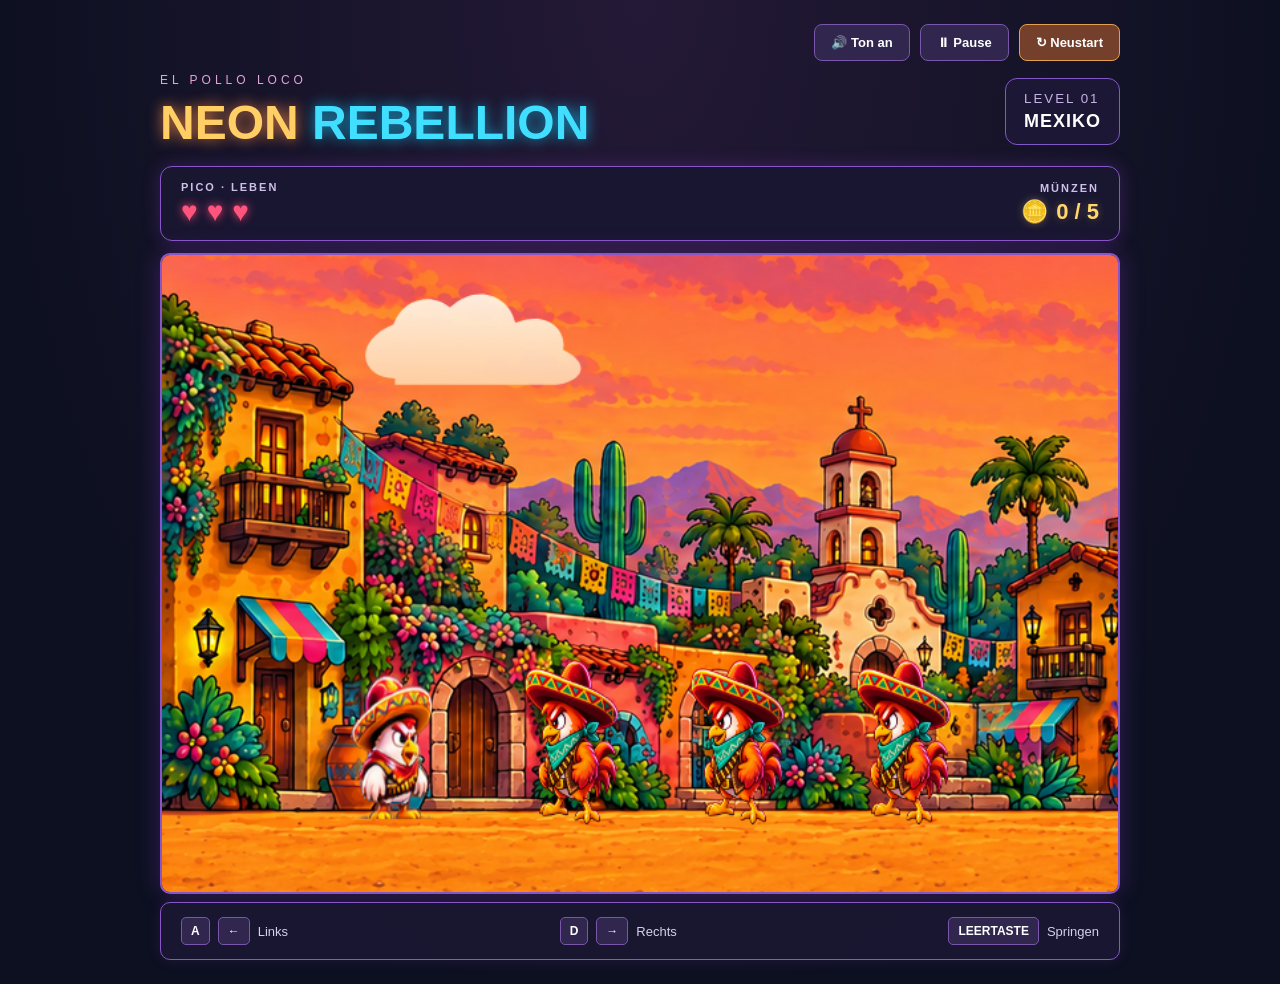
==== index.html @ 0c7ad203 "Premium Spielsteuerung mit Sound und Neustart" ====
<!doctype html>
<html lang="de">
    <head>
        <meta charset="UTF-8" />
        <meta name="viewport" content="width=device-width, initial-scale=1.0" />
        <title>El Pollo Loco - Neon Rebellion</title>
        <script src="models/keyboard.class.js"></script>
        <link rel="stylesheet" href="style.css" />
    </head>
    <body>
        <!-- Spielsteuerung -->
        <div class="game-actions">
            <button id="sound-btn" type="button">🔊 Ton an</button>

            <button id="pause-btn" type="button">⏸ Pause</button>

            <button id="restart-btn" type="button">↻ Neustart</button>
        </div>

        <header class="game-header">
            <div class="game-brand">
                <p class="game-kicker">EL POLLO LOCO</p>
                <h1 class="neon-title">NEON <span>REBELLION</span></h1>
            </div>

            <div class="level-badge">
                <small>LEVEL 01</small>
                <strong>MEXIKO</strong>
            </div>
        </header>

        <!-- =====================================
     PREMIUM HUD - LEBEN UND MUENZEN
===================================== -->

        <section class="game-hud">
            <!-- Lebensanzeige -->
            <div class="hud-lives">
                <span class="hud-label">PICO · LEBEN</span>

                <div class="hearts" aria-label="3 Leben">
                    <span>♥</span>
                    <span>♥</span>
                    <span>♥</span>
                </div>
            </div>

            <!-- Muenzanzeige -->
            <div class="hud-coins">
                <span class="hud-label">MÜNZEN</span>

                <div class="coin-counter">
                    <span>🪙</span>
                    <strong id="coin-count">0 / 5</strong>
                </div>
            </div>
        </section>

        <canvas id="canvas" width="720" height="480"></canvas>

        <!-- Steuerung unterhalb der Spielbox -->
        <nav class="game-controls" aria-label="Spielsteuerung">
            <div class="control-hint">
                <kbd>A</kbd>
                <kbd>←</kbd>
                <span>Links</span>
            </div>

            <div class="control-hint">
                <kbd>D</kbd>
                <kbd>→</kbd>
                <span>Rechts</span>
            </div>

            <div class="control-hint">
                <kbd>LEERTASTE</kbd>
                <span>Springen</span>
            </div>
        </nav>

        <script src="models/movable-object.class.js"></script>
        <script src="models/cloud.class.js"></script>
        <script src="models/background-object.class.js"></script>
        <script src="models/character.class.js"></script>
        <script src="models/chicken.class.js"></script>
        <script src="models/coin.class.js"></script>
        <script src="models/level.class.js"></script>
        <script src="levels/level1.js"></script>
        <script src="models/world.class.js"></script>
        <script src="script.js"></script>
    </body>
</html>
---- style.css ----
/* ========================================
   EL POLLO LOCO - NEON REBELLION
   PREMIUM LAYOUT 1.0
======================================== */

* {
    box-sizing: border-box;
}

/* ========================================
   GRUNDLAYOUT
======================================== */

body {
    display: flex;
    flex-direction: column;
    justify-content: center;
    align-items: center;

    min-height: 100vh;
    margin: 0;
    padding: 24px 12px;

    background: radial-gradient(ellipse at top, #241936 0%, #0c1020 75%);

    color: white;
    font-family: Arial, sans-serif;
}

/* ========================================
   NEON-UEBERSCHRIFT
======================================== */

.game-header {
    width: min(96vw, 960px);

    display: flex;
    justify-content: space-between;
    align-items: center;
    gap: 20px;

    margin: 0 auto 16px;
}

.game-kicker {
    margin: 0 0 8px;

    color: #e6a2dc;
    font-size: 12px;
    letter-spacing: 4px;
}

.neon-title {
    margin: 0;

    font-size: clamp(28px, 4vw, 48px);
    color: #ffce65;

    text-shadow: 0 0 14px #d97a40;
}

.neon-title span {
    color: #41dfff;
    text-shadow: 0 0 14px #169ec9;
}

/* ========================================
   LEVELANZEIGE
======================================== */

.level-badge {
    display: flex;
    flex-direction: column;
    gap: 5px;

    padding: 12px 18px;

    border: 1px solid #8257c6;
    border-radius: 12px;

    background: #1c1734;
    white-space: nowrap;
}

.level-badge small {
    color: #c6b4e6;
    letter-spacing: 2px;
}

.level-badge strong {
    font-size: 18px;
    letter-spacing: 1px;
}

/* ========================================
   PREMIUM HUD
======================================== */

.game-hud {
    width: min(96vw, 960px);

    display: flex;
    justify-content: space-between;
    align-items: center;
    gap: 20px;

    padding: 14px 20px;
    margin: 0 auto 12px;

    background: rgba(25, 22, 49, 0.96);
    border: 1px solid #8856c9;
    border-radius: 12px;

    box-shadow: 0 0 18px rgba(155, 69, 222, 0.25);
}

.hud-lives,
.hud-coins {
    display: flex;
    flex-direction: column;
    gap: 5px;
}

.hud-coins {
    align-items: flex-end;
    text-align: right;
}

.hud-label {
    display: block;

    color: #cfc0e7;
    font-size: 11px;
    font-weight: bold;
    letter-spacing: 2px;
}

/* Lebensanzeige */
.hearts {
    display: flex;
    gap: 9px;

    color: #ff547d;
    font-size: 28px;
    line-height: 1;

    text-shadow: 0 0 10px #ed4671;
}

/* Muenzanzeige */
.coin-counter {
    display: flex;
    justify-content: flex-end;
    align-items: center;
    gap: 8px;

    color: #ffd76e;
    font-size: 22px;

    text-shadow: 0 0 8px rgba(255, 214, 107, 0.3);
}

/* ========================================
   SPIELBOX
======================================== */

#canvas {
    display: block;

    width: min(96vw, 960px);
    height: auto;

    margin: 0 auto 8px;

    border: 2px solid #8856c9;
    border-radius: 10px;

    background-color: #101827;

    box-shadow: 0 0 24px rgba(149, 61, 220, 0.3);
}

/* ========================================
   RESPONSIVE DARSTELLUNG
======================================== */

@media (max-width: 600px) {
    .game-header {
        gap: 10px;
    }

    .game-kicker {
        font-size: 9px;
        letter-spacing: 2px;
    }

    .neon-title {
        font-size: clamp(20px, 5vw, 30px);
    }

    .level-badge {
        padding: 8px 10px;
    }

    .level-badge strong {
        font-size: 12px;
    }

    .game-hud {
        padding: 10px 12px;
    }

    .hud-label {
        font-size: 9px;
        letter-spacing: 1px;
    }

    .hearts {
        font-size: 22px;
        gap: 5px;
    }

    .coin-counter {
        font-size: 18px;
    }
}

/* ========================================
   PREMIUM BEDIENLEISTE
======================================== */

.game-controls {
    box-sizing: border-box;
    width: min(96vw, 960px);

    display: flex;
    justify-content: space-between;
    align-items: center;
    flex-wrap: wrap;
    gap: 16px;

    margin: 0 auto;
    padding: 14px 20px;

    background: rgba(25, 22, 49, 0.96);
    border: 1px solid #8856c9;
    border-radius: 10px;

    box-shadow: 0 0 15px rgba(155, 69, 222, 0.15);
}

.control-hint {
    display: flex;
    align-items: center;
    gap: 8px;

    color: #d6d0e8;
    font-size: 13px;
}

.control-hint kbd {
    display: inline-block;
    padding: 6px 9px;

    background: #30264e;
    border: 1px solid #7956aa;
    border-radius: 5px;

    color: white;
    font-family: inherit;
    font-size: 12px;
    font-weight: bold;
}

@media (max-width: 600px) {
    .game-controls {
        justify-content: center;
        gap: 12px;
        padding: 10px;
    }

    .control-hint {
        font-size: 11px;
    }

    /* ========================================
   PREMIUM SPIELSTEUERUNG
======================================== */

    .game-actions {
        width: min(96vw, 960px);
        display: flex;
        justify-content: flex-end;
        flex-wrap: wrap;
        gap: 10px;
        margin: 0 auto 12px;
    }

    .game-actions button {
        padding: 10px 16px;
        border: 1px solid #7956aa;
        border-radius: 8px;

        background: #30264e;
        color: #ffffff;

        font-family: inherit;
        font-size: 13px;
        font-weight: bold;

        cursor: pointer;
        transition:
            background 0.2s,
            transform 0.2s;
    }

    .game-actions button:hover {
        background: #49366f;
        transform: translateY(-2px);
    }

    .game-actions button:focus-visible {
        outline: 2px solid #41dfff;
        outline-offset: 3px;
    }

    #restart-btn {
        border-color: #b87b43;
        background: #573325;
    }

    #restart-btn:hover {
        background: #75462d;
    }

    @media (max-width: 480px) {
        .game-actions {
            justify-content: center;
        }

        .game-actions button {
            padding: 8px 10px;
            font-size: 11px;
        }
    }
}

/* ========================================
   PREMIUM BUTTONS - NEON REBELLION
======================================== */

.game-actions {
    width: min(96vw, 960px);
    display: flex;
    justify-content: flex-end;
    align-items: center;
    flex-wrap: wrap;
    gap: 10px;
    margin: 0 auto 12px;
}

.game-actions button {
    appearance: none;
    padding: 10px 16px;

    border: 1px solid #7956aa;
    border-radius: 8px;

    background: #30264e;
    color: #ffffff;

    font-family: inherit;
    font-size: 13px;
    font-weight: bold;

    cursor: pointer;
    transition:
        background 0.2s,
        transform 0.2s;
}

.game-actions button:hover {
    background: #49366f;
    transform: translateY(-2px);
}

.game-actions button:focus-visible {
    outline: 2px solid #41dfff;
    outline-offset: 3px;
}

#restart-btn {
    background: #75402b;
    border-color: #e4a052;
}

#restart-btn:hover {
    background: #955234;
}

@media (max-width: 480px) {
    .game-actions {
        justify-content: center;
    }

    .game-actions button {
        padding: 8px 10px;
        font-size: 11px;
    }
}
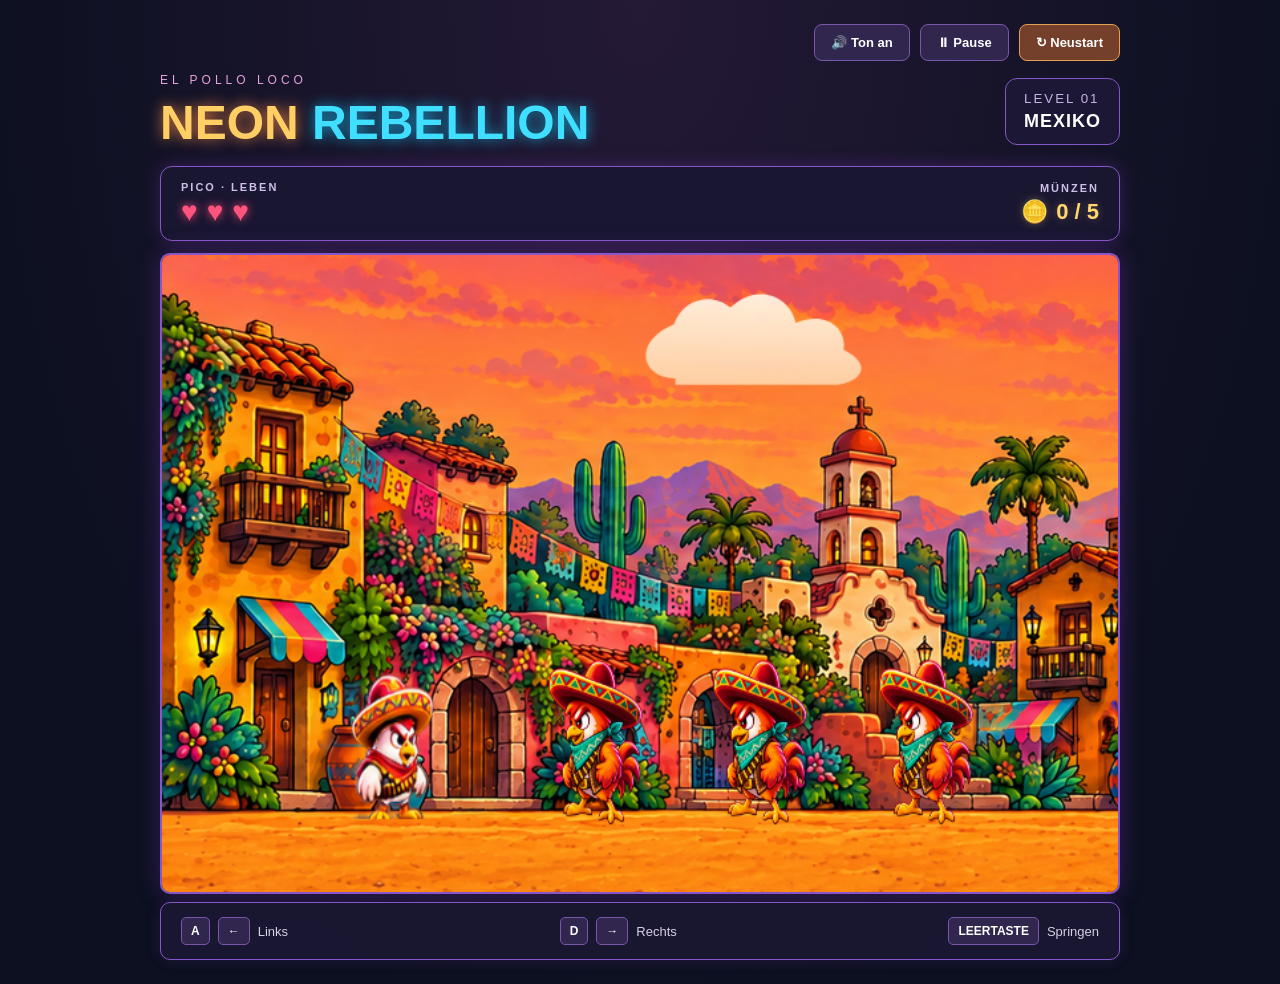
==== commit 0cecd572: "Pause-System mit pausierbarer Spielzeit integriert" ====
--- a/index.html
+++ b/index.html
@@ -5,6 +5,7 @@
         <meta name="viewport" content="width=device-width, initial-scale=1.0" />
         <title>El Pollo Loco - Neon Rebellion</title>
         <script src="models/keyboard.class.js"></script>
+        <script src="models/game-state.class.js"></script>
         <link rel="stylesheet" href="style.css" />
     </head>
     <body>
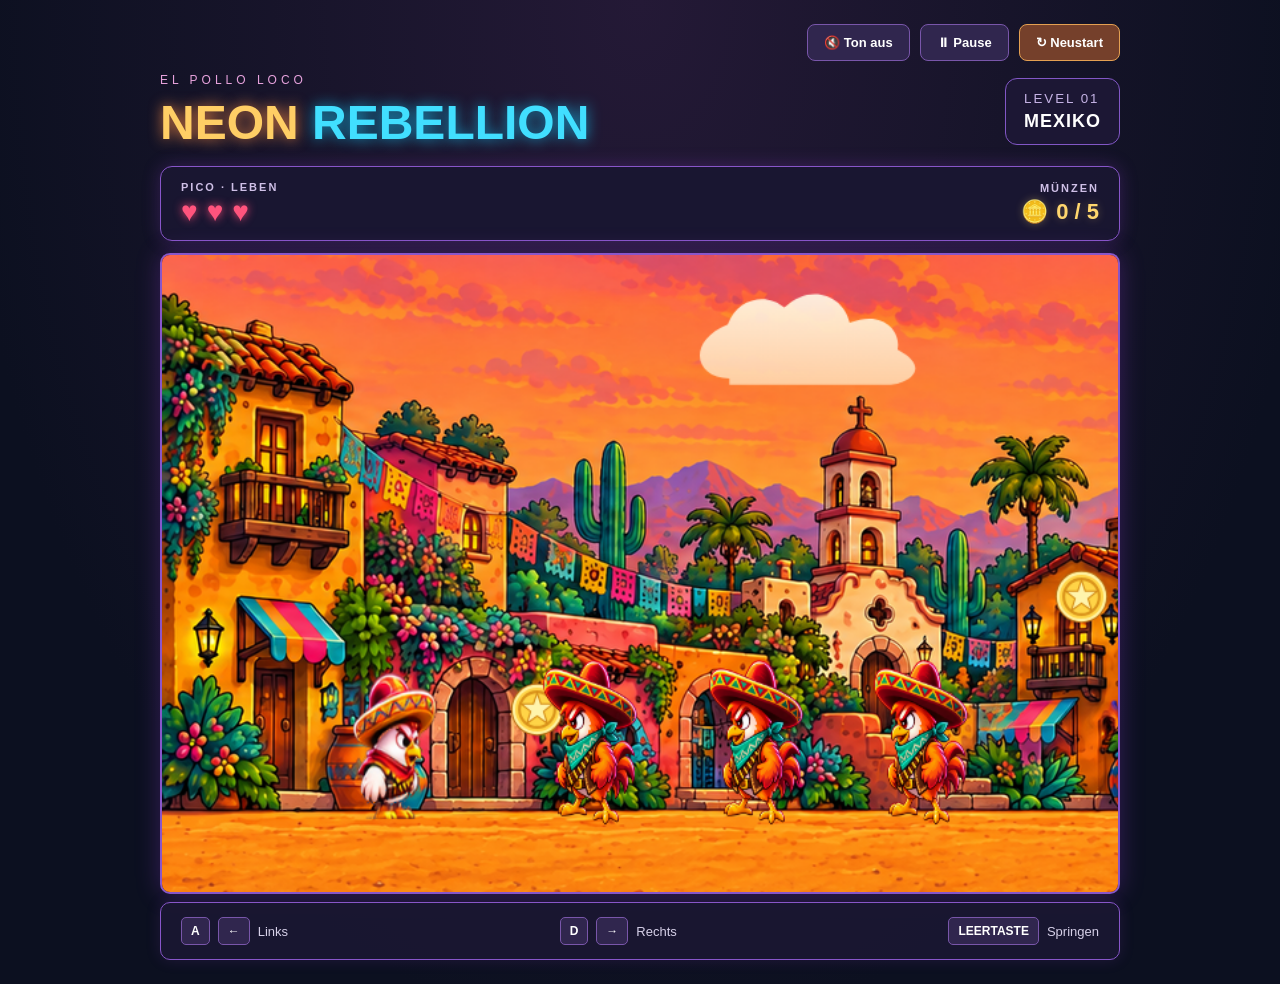
==== commit 9a1647e6: "Fiesta-Musik und Premium-Soundeffekte integriert" ====
--- a/index.html
+++ b/index.html
@@ -11,7 +11,7 @@
     <body>
         <!-- Spielsteuerung -->
         <div class="game-actions">
-            <button id="sound-btn" type="button">🔊 Ton an</button>
+            <button id="sound-btn" type="button">🔇 Ton aus</button>
 
             <button id="pause-btn" type="button">⏸ Pause</button>
 
@@ -88,6 +88,7 @@
         <script src="models/level.class.js"></script>
         <script src="levels/level1.js"></script>
         <script src="models/world.class.js"></script>
+        <script src="models/audio-manager.class.js"></script>
         <script src="script.js"></script>
     </body>
 </html>
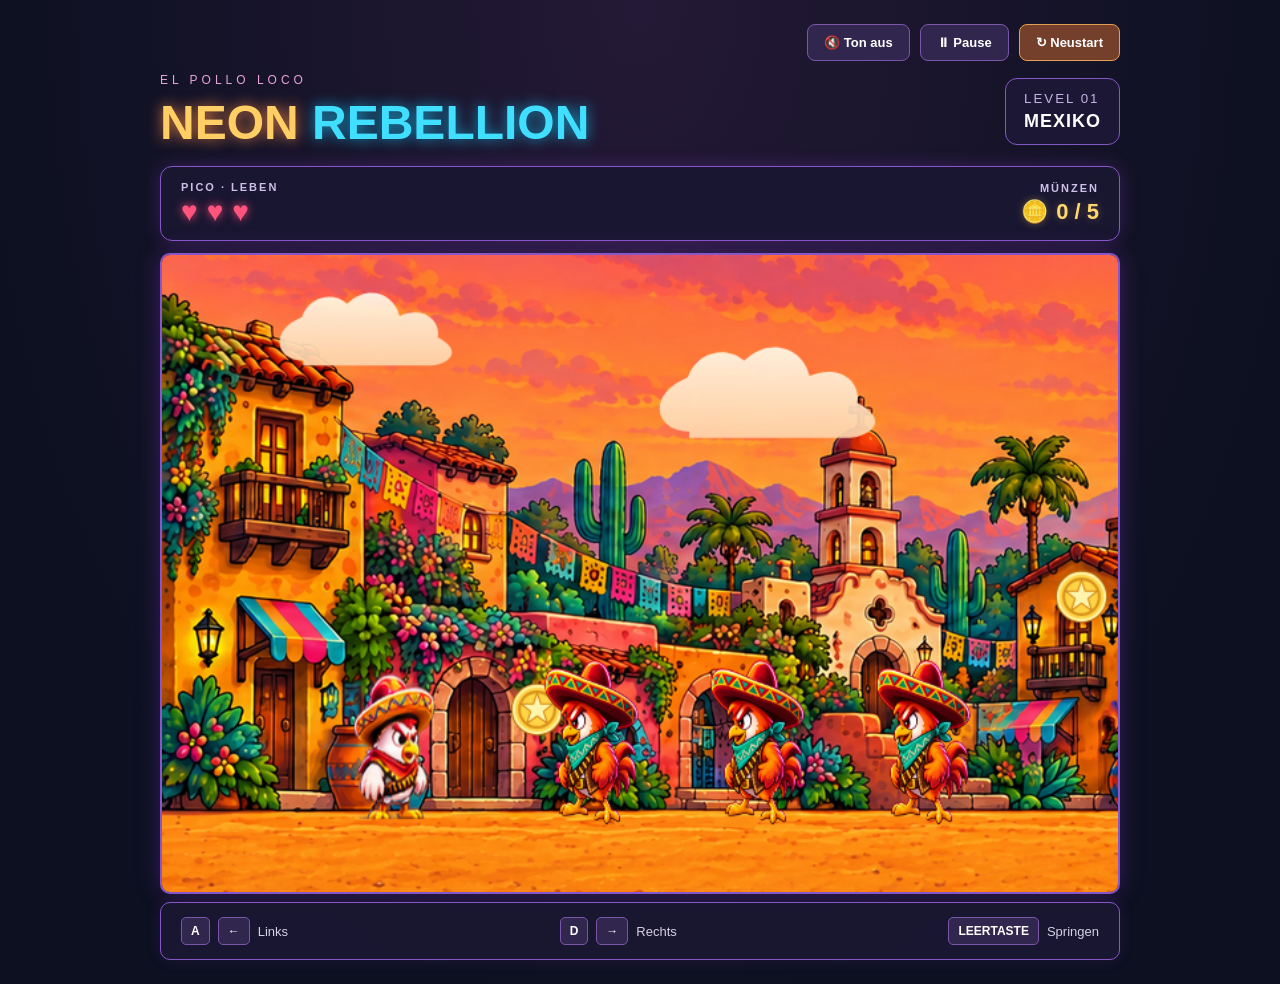
==== commit 19246ca2: "Neon-Kakteen mit OOP-Hinderniskollision integriert" ====
--- a/index.html
+++ b/index.html
@@ -85,6 +85,7 @@
         <script src="models/character.class.js"></script>
         <script src="models/chicken.class.js"></script>
         <script src="models/coin.class.js"></script>
+        <script src="models/obstacle.class.js"></script>
         <script src="models/level.class.js"></script>
         <script src="levels/level1.js"></script>
         <script src="models/world.class.js"></script>
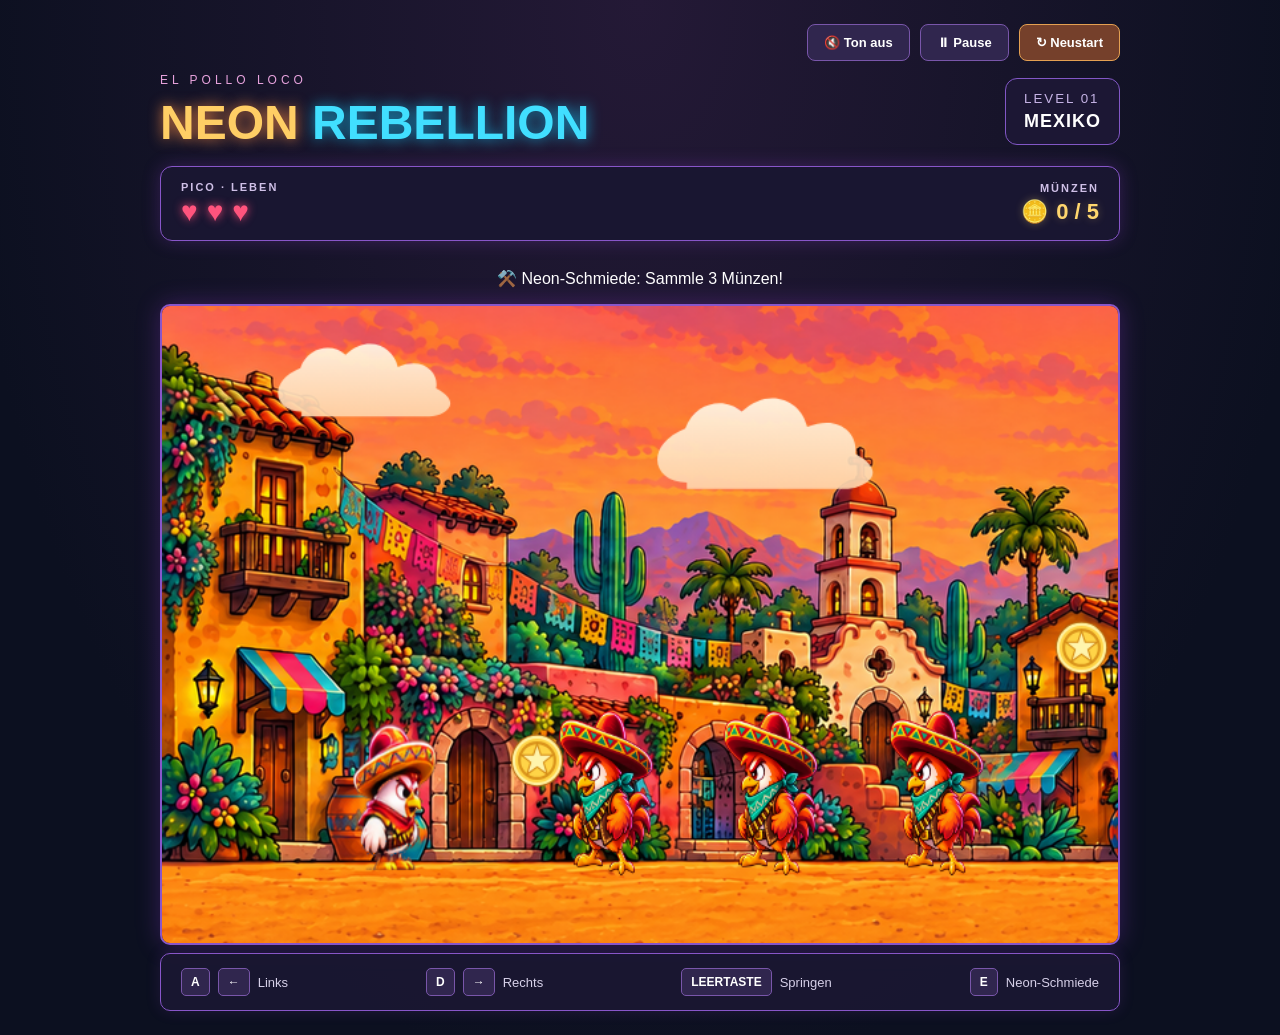
==== commit de2b13c0: "Schmiede ins Spiel eingebaut" ====
--- a/index.html
+++ b/index.html
@@ -56,7 +56,7 @@
                 </div>
             </div>
         </section>
-
+        <p id="forge-status" role="status" aria-live="polite">⚒️ Neon-Schmiede: Sammle 3 Münzen!</p>
         <canvas id="canvas" width="720" height="480"></canvas>
 
         <!-- Steuerung unterhalb der Spielbox -->
@@ -77,6 +77,11 @@
                 <kbd>LEERTASTE</kbd>
                 <span>Springen</span>
             </div>
+
+            <div class="control-hint">
+                <kbd>E</kbd>
+                <span>Neon-Schmiede</span>
+            </div>
         </nav>
 
         <script src="models/movable-object.class.js"></script>
@@ -86,6 +91,7 @@
         <script src="models/chicken.class.js"></script>
         <script src="models/coin.class.js"></script>
         <script src="models/obstacle.class.js"></script>
+        <script src="models/forge.class.js"></script>
         <script src="models/level.class.js"></script>
         <script src="levels/level1.js"></script>
         <script src="models/world.class.js"></script>
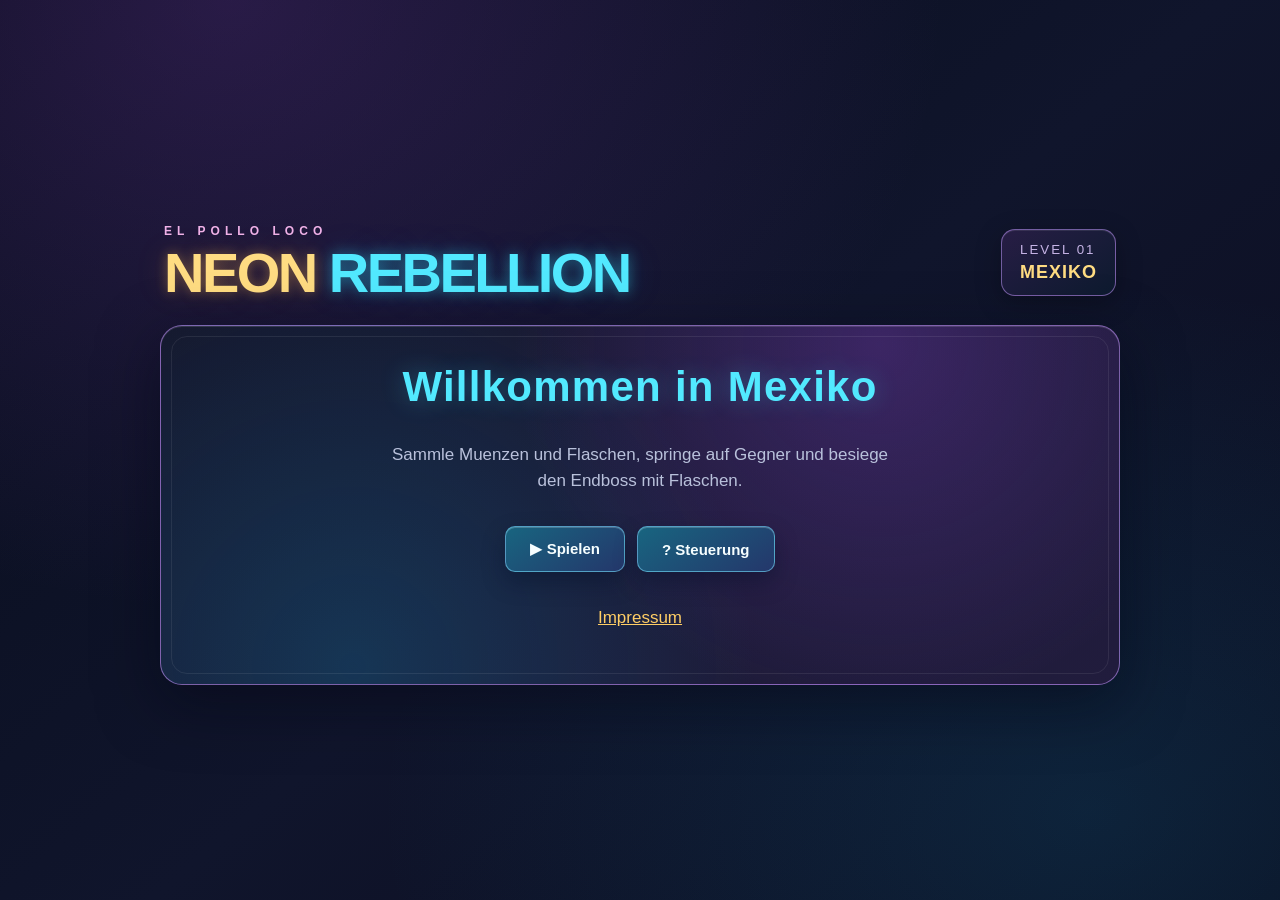
==== commit 10cc441b: "Spielcode aufgeraeumt und Dateien sortiert" ====
--- a/index.html
+++ b/index.html
@@ -1,101 +1,104 @@
 <!doctype html>
 <html lang="de">
-    <head>
-        <meta charset="UTF-8" />
-        <meta name="viewport" content="width=device-width, initial-scale=1.0" />
-        <title>El Pollo Loco - Neon Rebellion</title>
-        <script src="models/keyboard.class.js"></script>
-        <script src="models/game-state.class.js"></script>
-        <link rel="stylesheet" href="style.css" />
-    </head>
-    <body>
-        <!-- Spielsteuerung -->
-        <div class="game-actions">
-            <button id="sound-btn" type="button">🔇 Ton aus</button>
-
-            <button id="pause-btn" type="button">⏸ Pause</button>
-
-            <button id="restart-btn" type="button">↻ Neustart</button>
-        </div>
-
-        <header class="game-header">
-            <div class="game-brand">
-                <p class="game-kicker">EL POLLO LOCO</p>
-                <h1 class="neon-title">NEON <span>REBELLION</span></h1>
+<head>
+    <meta charset="UTF-8" />
+    <meta name="viewport" content="width=device-width, initial-scale=1.0" />
+    <title>El Pollo Loco – Neon Rebellion</title>
+    <link rel="icon" href="img/pico.svg" type="image/svg+xml" />
+    <link rel="stylesheet" href="style.css" />
+    <link rel="stylesheet" href="css/spieloberflaeche.css" />
+    <link rel="stylesheet" href="css/neon-design.css" />
+</head>
+<body>
+    <header class="game-header">
+        <div class="game-brand"><p class="game-kicker">EL POLLO LOCO</p>
+            <h1 class="neon-title">NEON <span>REBELLION</span></h1></div>
+        <div class="level-badge"><small>LEVEL 01</small><strong>MEXIKO</strong></div>
+    </header>
+    <main>
+        <section id="home-screen" class="overlay-screen">
+            <h2>Willkommen in Mexiko</h2>
+            <p>Sammle Muenzen und Flaschen, springe auf Gegner und besiege den Endboss mit Flaschen.</p>
+            <div class="screen-actions">
+                <button id="start-btn" type="button">▶ Spielen</button>
+                <button id="help-btn" type="button">? Steuerung</button>
             </div>
-
-            <div class="level-badge">
-                <small>LEVEL 01</small>
-                <strong>MEXIKO</strong>
+            <p><a href="pages/impressum.html">Impressum</a></p>
+        </section>
+        <section id="game-screen" hidden>
+            <div class="game-actions">
+                <button id="sound-btn" type="button">🔇 Ton aus</button>
+                <button id="pause-btn" type="button">⏸ Pause</button>
+                <button id="fullscreen-btn" type="button">⛶ Vollbild</button>
             </div>
-        </header>
-
-        <!-- =====================================
-     PREMIUM HUD - LEBEN UND MUENZEN
-===================================== -->
-
-        <section class="game-hud">
-            <!-- Lebensanzeige -->
-            <div class="hud-lives">
-                <span class="hud-label">PICO · LEBEN</span>
-
-                <div class="hearts" aria-label="3 Leben">
-                    <span>♥</span>
-                    <span>♥</span>
-                    <span>♥</span>
-                </div>
-            </div>
-
-            <!-- Muenzanzeige -->
-            <div class="hud-coins">
-                <span class="hud-label">MÜNZEN</span>
-
-                <div class="coin-counter">
-                    <span>🪙</span>
-                    <strong id="coin-count">0 / 5</strong>
-                </div>
+            <section class="game-hud" aria-label="Statusanzeigen">
+                <div><span class="hud-label">PICO · LEBEN</span><strong id="life-count">100 / 100</strong></div>
+                <div><span class="hud-label">MUENZEN</span><strong id="coin-count">0 / 5</strong></div>
+                <div><span class="hud-label">FLASCHEN</span><strong id="bottle-count">0</strong></div>
+                <div><span class="hud-label">ENDBOSS</span><strong id="boss-count">100 / 100</strong></div>
+            </section>
+            <p id="forge-status" role="status" aria-live="polite">⚒️ Neon-Schmiede: Sammle 3 Münzen!</p>
+            <canvas id="canvas" width="720" height="480" aria-label="El Pollo Loco Spiel"></canvas>
+            <nav class="game-controls" aria-label="Tastaturbelegung">
+                <span class="control-hint"><kbd>A</kbd>/<kbd>D</kbd> Bewegen</span>
+                <span class="control-hint"><kbd>Leertaste</kbd> Springen</span>
+                <span class="control-hint"><kbd>F</kbd> Flasche werfen</span>
+                <span class="control-hint"><kbd>E</kbd> Schmiede</span>
+            </nav>
+            <nav class="mobile-controls" aria-label="Mobile Spielsteuerung">
+                <button type="button" data-key="LEFT">◀</button>
+                <button type="button" data-key="RIGHT">▶</button>
+                <button type="button" data-key="SPACE">⬆ Sprung</button>
+                <button type="button" data-key="THROW">◉ Wurf</button>
+            </nav>
+        </section>
+        <section id="result-screen" class="result-screen" hidden aria-live="polite">
+            <h2 id="result-title">GAME OVER</h2><p id="result-text"></p>
+            <div class="screen-actions">
+                <button id="restart-btn" type="button">↻ Neustart</button>
+                <button id="home-btn" type="button">⌂ Startseite</button>
             </div>
         </section>
-        <p id="forge-status" role="status" aria-live="polite">⚒️ Neon-Schmiede: Sammle 3 Münzen!</p>
-        <canvas id="canvas" width="720" height="480"></canvas>
-
-        <!-- Steuerung unterhalb der Spielbox -->
-        <nav class="game-controls" aria-label="Spielsteuerung">
-            <div class="control-hint">
-                <kbd>A</kbd>
-                <kbd>←</kbd>
-                <span>Links</span>
+        <section id="help-dialog" class="help-dialog" hidden role="dialog" aria-modal="true" aria-label="Steuerung">
+            <div class="help-backdrop" data-close-help></div>
+            <div class="help-panel"><button id="help-close" type="button" aria-label="Schliessen">×</button>
+                <h2>So spielst du</h2><p>A / D oder Pfeile links/rechts: bewegen.</p>
+                <p>Leertaste oder Pfeil hoch: springen. F: Flasche werfen. E: Schmiede.</p>
+                <p>Springe von oben auf die kleinen Gegner. Flaschen verletzen den Endboss.</p>
             </div>
-
-            <div class="control-hint">
-                <kbd>D</kbd>
-                <kbd>→</kbd>
-                <span>Rechts</span>
-            </div>
-
-            <div class="control-hint">
-                <kbd>LEERTASTE</kbd>
-                <span>Springen</span>
-            </div>
-
-            <div class="control-hint">
-                <kbd>E</kbd>
-                <span>Neon-Schmiede</span>
-            </div>
-        </nav>
-
-        <script src="models/movable-object.class.js"></script>
-        <script src="models/cloud.class.js"></script>
-        <script src="models/background-object.class.js"></script>
-        <script src="models/character.class.js"></script>
-        <script src="models/chicken.class.js"></script>
-        <script src="models/coin.class.js"></script>
-        <script src="models/obstacle.class.js"></script>
-        <script src="models/forge.class.js"></script>
-        <script src="models/level.class.js"></script>
-        <script src="levels/level1.js"></script>
-        <script src="models/world.class.js"></script>
-        <script src="models/audio-manager.class.js"></script>
-        <script src="script.js"></script>
-    </body>
+        </section>
+        <section id="rotate-screen" aria-live="polite"><h2>↻ Bitte Smartphone drehen</h2>
+            <p>Das Spiel funktioniert auf Mobilgeraeten im Querformat.</p></section>
+    </main>
+    <script src="classes/keyboard.class.js"></script>
+    <script src="classes/game-state.class.js"></script>
+    <script src="classes/movable-object.class.js"></script>
+    <script src="classes/cloud.class.js"></script>
+    <script src="classes/background-object.class.js"></script>
+    <script src="classes/coin.class.js"></script>
+    <script src="classes/bottle.class.js"></script>
+    <script src="classes/obstacle.class.js"></script>
+    <script src="classes/character-setup.class.js"></script>
+    <script src="classes/character-animation.class.js"></script>
+    <script src="classes/character.class.js"></script>
+    <script src="classes/chicken.class.js"></script>
+    <script src="classes/small-chicken.class.js"></script>
+    <script src="classes/endboss.class.js"></script>
+    <script src="classes/throwable-object.class.js"></script>
+    <script src="classes/particle.class.js"></script>
+    <script src="classes/status-bar.class.js"></script>
+    <script src="classes/forge.class.js"></script>
+    <script src="classes/level.class.js"></script>
+    <script src="levels/level1.js"></script>
+    <script src="classes/world-renderer.class.js"></script>
+    <script src="classes/collision-manager.class.js"></script>
+    <script src="classes/projectile-manager.class.js"></script>
+    <script src="classes/particle-manager.class.js"></script>
+    <script src="classes/world-setup.class.js"></script>
+    <script src="classes/world.class.js"></script>
+    <script src="classes/audio-manager.class.js"></script>
+    <script src="classes/game-controls.class.js"></script>
+    <script src="classes/game-ui.class.js"></script>
+    <script src="script.js"></script>
+</body>
 </html>
--- a/css/spieloberflaeche.css
+++ b/css/spieloberflaeche.css
@@ -0,0 +1,58 @@
+/* Zusatz-CSS; Original style.css wird nicht ersetzt. */
+[hidden] { display: none !important; }
+main { position: relative; width: min(96vw, 960px); }
+button { cursor: pointer; touch-action: none; }
+button:focus-visible, a:focus-visible { outline: 3px solid #41dfff; outline-offset: 3px; }
+.overlay-screen, .result-screen {
+    min-height: 360px; display: flex; flex-direction: column; justify-content: center;
+    align-items: center; text-align: center; padding: 28px;
+    background: linear-gradient(135deg, #161126, #302049); border: 2px solid #9b45de;
+    border-radius: 14px; box-shadow: 0 0 28px #9b45de55;
+}
+.overlay-screen h2, .result-screen h2 { color: #41dfff; font-size: clamp(24px, 4vw, 42px); }
+.overlay-screen p { max-width: 520px; line-height: 1.5; }
+.overlay-screen a { color: #ffce65; }
+.screen-actions { display: flex; flex-wrap: wrap; justify-content: center; gap: 12px; }
+.screen-actions button, .mobile-controls button { border: 1px solid #a36cff; border-radius: 9px;
+    padding: 12px 20px; background: #352258; color: white; font-weight: bold; }
+.result-screen { position: absolute; inset: 0; z-index: 10; min-height: 0; background: #241936ef; }
+.game-hud { width: 100%; flex-wrap: wrap; font-size: 20px; }
+.game-hud > div { display: flex; flex-direction: column; min-width: 105px; gap: 5px; }
+#canvas { width: 100%; max-width: 960px; aspect-ratio: 3 / 2; }
+.game-actions, .game-controls { width: 100%; }
+.help-dialog { position: fixed; inset: 0; z-index: 20; display: grid; place-items: center; }
+.help-backdrop { position: absolute; inset: 0; background: #000b; }
+.help-panel { position: relative; z-index: 1; width: min(92vw, 520px); padding: 28px;
+    border-radius: 15px; background: #241936; border: 2px solid #41dfff; }
+#help-close { position: absolute; right: 12px; top: 10px; background: transparent;
+    color: white; border: none; font-size: 30px; }
+.mobile-controls { display: none; }
+#rotate-screen { display: none; }
+@media (max-width: 1100px) and (orientation: landscape) and (pointer: coarse) {
+    body { padding: 4px; min-height: 100dvh; justify-content: flex-start; }
+    main { max-width: 95vw; }
+    .game-header { margin: 0 auto 5px; }
+    .game-actions { margin-bottom: 4px; }
+    .game-actions button { padding: 5px 8px; }
+    .game-hud { padding: 4px 8px; font-size: 13px; margin-bottom: 4px; }
+    #canvas { max-height: 56dvh; width: auto; max-width: 100%; margin: auto; }
+    .game-controls { display: none; }
+    .mobile-controls { display: flex; gap: 8px; justify-content: space-between;
+        padding: 4px; user-select: none; -webkit-user-select: none; }
+    .mobile-controls button { font-size: 16px; min-width: 56px; padding: 6px 12px; }
+}
+@media (hover: none) and (pointer: coarse) and (orientation: portrait) {
+    #rotate-screen { display: flex; position: fixed; inset: 0; z-index: 30;
+        align-items: center; justify-content: center; flex-direction: column;
+        text-align: center; background: #111025; padding: 20px; }
+}
+@media (max-height: 540px) and (orientation: landscape) and (pointer: coarse) {
+    .game-header, .game-hud { display: none; }
+    .game-actions { padding: 2px; margin: 0 0 2px; }
+    .game-actions button { padding: 3px 8px; }
+    #canvas { max-height: 66dvh; }
+    .mobile-controls { margin-top: 2px; }
+}
+
+/* Bestehende Neon-Schmiede aus dem lokalen Kursprojekt. */
+#forge-status { margin: 4px 0 8px; color: #6df5ee; text-align: center; font-weight: bold; }
--- a/css/neon-design.css
+++ b/css/neon-design.css
@@ -0,0 +1,195 @@
+/*
+ * EL POLLO LOCO – NEON REBELLION
+ * PREMIUM UI – Schritt 01: Design-System, HUD und Menue
+ * Reines CSS: keine Aenderung an Spielphysik, Hitboxen oder JavaScript.
+ */
+:root {
+    --neon-cyan: #52e9ff;
+    --neon-gold: #ffdc82;
+    --neon-pink: #ff67c8;
+    --neon-purple: #b184ff;
+    --neon-panel: rgba(18, 20, 43, .88);
+    --neon-line: rgba(145, 118, 232, .50);
+    --neon-text: #f5f5ff;
+    --neon-muted: #b9c1db;
+}
+
+body {
+    color: var(--neon-text);
+    background:
+      radial-gradient(ellipse at 18% 0%, rgba(107, 53, 154, .32) 0%, transparent 48%),
+      radial-gradient(ellipse at 85% 90%, rgba(19, 131, 174, .18) 0%, transparent 46%),
+      linear-gradient(140deg, #080d1c 0%, #10152c 52%, #0b0c1e 100%);
+    background-attachment: fixed;
+}
+
+.game-header { padding: 9px 4px; }
+.game-kicker {
+    color: #f0b2e8;
+    font-size: 12px;
+    font-weight: 800;
+    letter-spacing: .42em;
+}
+.neon-title {
+    font-size: clamp(30px, 4.5vw, 56px);
+    font-weight: 900;
+    line-height: .98;
+    letter-spacing: -.045em;
+    color: var(--neon-gold);
+    text-shadow: 0 0 12px rgba(255, 188, 81, .37), 0 0 33px rgba(255, 147, 59, .18);
+}
+.neon-title span {
+    color: var(--neon-cyan);
+    text-shadow: 0 0 14px rgba(51, 230, 255, .45), 0 0 36px rgba(35, 144, 255, .17);
+}
+.level-badge {
+    border: 1px solid rgba(196, 153, 255, .53);
+    border-radius: 14px;
+    padding: 12px 18px;
+    background: linear-gradient(145deg, rgba(41, 30, 71, .94), rgba(14, 27, 47, .95));
+    box-shadow: inset 0 1px 0 rgba(255, 255, 255, .09), 0 7px 26px rgba(0, 0, 0, .25);
+}
+.level-badge strong { color: var(--neon-gold); }
+
+.overlay-screen, .result-screen {
+    position: relative;
+    overflow: hidden;
+    isolation: isolate;
+    border: 1px solid rgba(198, 149, 255, .58);
+    border-radius: 22px;
+    background:
+      radial-gradient(circle at 75% 5%, rgba(143, 68, 220, .28), transparent 46%),
+      radial-gradient(circle at 20% 95%, rgba(0, 177, 229, .18), transparent 48%),
+      linear-gradient(145deg, #15182e 0%, #211c3d 100%);
+    box-shadow: inset 0 1px 0 rgba(255, 255, 255, .13), 0 18px 60px rgba(3, 6, 20, .50);
+}
+.overlay-screen::before, .result-screen::before {
+    content: '';
+    position: absolute;
+    inset: 10px;
+    pointer-events: none;
+    border: 1px solid rgba(255, 255, 255, .08);
+    border-radius: 16px;
+    z-index: -1;
+}
+.overlay-screen h2, .result-screen h2 {
+    margin: 0 0 14px;
+    font-weight: 900;
+    letter-spacing: .03em;
+    color: var(--neon-cyan);
+    text-shadow: 0 0 24px rgba(58, 212, 250, .32);
+}
+.overlay-screen p, .result-screen p {
+    color: var(--neon-muted);
+    font-size: clamp(14px, 1.6vw, 17px);
+}
+.screen-actions { margin: 16px 0; }
+.screen-actions button {
+    min-height: 46px;
+    padding: 11px 24px;
+    border: 1px solid rgba(123, 220, 255, .57);
+    border-radius: 10px;
+    color: #f6feff;
+    background: linear-gradient(145deg, #186580, #24376b);
+    font-size: 15px;
+    font-weight: 800;
+    box-shadow: inset 0 1px 0 rgba(255, 255, 255, .20), 0 10px 22px rgba(4, 14, 38, .36);
+    transition: transform .18s ease, box-shadow .18s ease, filter .18s ease;
+}
+.screen-actions button:hover {
+    transform: translateY(-2px);
+    filter: brightness(1.16);
+    box-shadow: 0 0 19px rgba(82, 233, 255, .28);
+}
+
+.game-actions { gap: 10px; }
+.game-actions button {
+    border: 1px solid rgba(168, 140, 255, .45);
+    border-radius: 9px;
+    background: linear-gradient(135deg, rgba(48, 38, 82, .95), rgba(20, 32, 57, .95));
+    box-shadow: inset 0 1px 0 rgba(255, 255, 255, .10), 0 5px 14px rgba(0, 0, 0, .22);
+}
+.game-actions button:hover { border-color: var(--neon-cyan); }
+
+.game-hud {
+    display: grid;
+    grid-template-columns: repeat(4, minmax(0, 1fr));
+    gap: 10px;
+    padding: 11px;
+    background: rgba(8, 14, 32, .68);
+    border: 1px solid var(--neon-line);
+    border-radius: 15px;
+    box-shadow: 0 10px 28px rgba(5, 6, 20, .25);
+}
+.game-hud > div {
+    display: flex;
+    flex-direction: column;
+    gap: 8px;
+    min-width: 0;
+    padding: 10px 14px;
+    text-align: left;
+    border: 1px solid rgba(157, 159, 231, .28);
+    border-radius: 10px;
+    background: linear-gradient(145deg, rgba(30, 35, 66, .98), rgba(19, 25, 52, .9));
+    box-shadow: inset 0 1px 0 rgba(255, 255, 255, .065);
+}
+.game-hud .hud-label {
+    font-size: 10px;
+    line-height: 1.2;
+    letter-spacing: .12em;
+    color: var(--neon-muted);
+}
+.game-hud strong {
+    overflow-wrap: anywhere;
+    font-size: clamp(15px, 2vw, 21px);
+    font-variant-numeric: tabular-nums;
+    line-height: 1.15;
+    color: var(--neon-cyan);
+}
+.game-hud > div:nth-child(1) strong { color: #ff7c98; }
+.game-hud > div:nth-child(2) strong { color: var(--neon-gold); }
+.game-hud > div:nth-child(3) strong { color: #98ffca; }
+.game-hud > div:nth-child(4) strong { color: #cfb4ff; }
+
+#forge-status {
+    color: #a9fff3;
+    font-size: 13px;
+    letter-spacing: .025em;
+    text-shadow: 0 0 10px rgba(61, 239, 216, .25);
+}
+#canvas {
+    border: 2px solid rgba(160, 119, 240, .77);
+    border-radius: 14px;
+    box-shadow: 0 0 0 4px rgba(128, 79, 194, .095),
+      0 0 35px rgba(139, 65, 229, .26), 0 18px 38px rgba(0, 0, 0, .26);
+}
+.game-controls {
+    border: 1px solid rgba(139, 111, 205, .42);
+    border-radius: 12px;
+    background: var(--neon-panel);
+}
+.control-hint kbd {
+    background: rgba(70, 56, 111, .65);
+    border: 1px solid rgba(149, 120, 231, .70);
+    box-shadow: inset 0 -2px 0 rgba(0, 0, 0, .26);
+}
+.help-panel {
+    box-shadow: 0 24px 70px rgba(0, 0, 0, .52), 0 0 26px rgba(59, 205, 246, .20);
+}
+
+@media (max-width: 680px) {
+    .game-hud { grid-template-columns: repeat(2, minmax(0, 1fr)); gap: 6px; padding: 6px; }
+    .game-hud > div { padding: 7px 9px; gap: 4px; }
+    .game-hud strong { font-size: 15px; }
+    .game-header { padding: 4px 0; }
+    .level-badge { padding: 8px 11px; }
+    .game-controls { padding: 9px; }
+}
+@media (max-height: 540px) and (orientation: landscape) and (pointer: coarse) {
+    .game-hud { display: none; }
+    #canvas { box-shadow: none; }
+}
+@media (prefers-reduced-motion: reduce) {
+    .screen-actions button { transition: none; }
+    .screen-actions button:hover { transform: none; }
+}
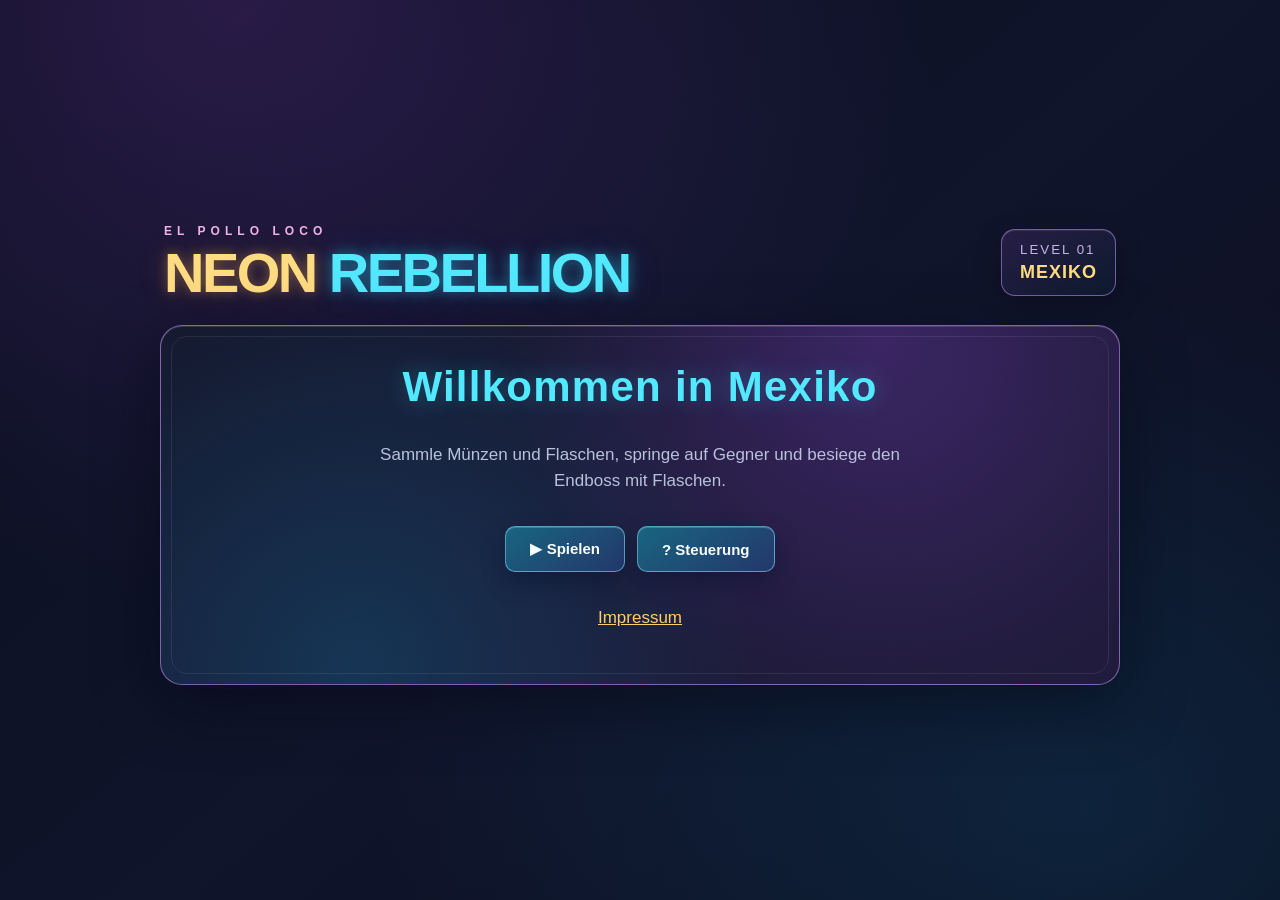
==== commit 1cbedf12: "feat: Neon-Schmiede Crafting und mobile Steuerung" ====
--- a/index.html
+++ b/index.html
@@ -18,7 +18,7 @@
     <main>
         <section id="home-screen" class="overlay-screen">
             <h2>Willkommen in Mexiko</h2>
-            <p>Sammle Muenzen und Flaschen, springe auf Gegner und besiege den Endboss mit Flaschen.</p>
+            <p>Sammle Münzen und Flaschen, springe auf Gegner und besiege den Endboss mit Flaschen.</p>
             <div class="screen-actions">
                 <button id="start-btn" type="button">▶ Spielen</button>
                 <button id="help-btn" type="button">? Steuerung</button>
@@ -33,7 +33,7 @@
             </div>
             <section class="game-hud" aria-label="Statusanzeigen">
                 <div><span class="hud-label">PICO · LEBEN</span><strong id="life-count">100 / 100</strong></div>
-                <div><span class="hud-label">MUENZEN</span><strong id="coin-count">0 / 5</strong></div>
+                <div><span class="hud-label">MÜNZEN GESAMMELT</span><strong id="coin-count">0 / 5</strong></div>
                 <div><span class="hud-label">FLASCHEN</span><strong id="bottle-count">0</strong></div>
                 <div><span class="hud-label">ENDBOSS</span><strong id="boss-count">100 / 100</strong></div>
             </section>
@@ -50,6 +50,7 @@
                 <button type="button" data-key="RIGHT">▶</button>
                 <button type="button" data-key="SPACE">⬆ Sprung</button>
                 <button type="button" data-key="THROW">◉ Wurf</button>
+                <button type="button" data-key="FORGE">⚒️ Schmiede</button>
             </nav>
         </section>
         <section id="result-screen" class="result-screen" hidden aria-live="polite">
@@ -68,7 +69,7 @@
             </div>
         </section>
         <section id="rotate-screen" aria-live="polite"><h2>↻ Bitte Smartphone drehen</h2>
-            <p>Das Spiel funktioniert auf Mobilgeraeten im Querformat.</p></section>
+            <p>Das Spiel funktioniert auf Mobilgeräten im Querformat.</p></section>
     </main>
     <script src="classes/keyboard.class.js"></script>
     <script src="classes/game-state.class.js"></script>
--- a/css/neon-design.css
+++ b/css/neon-design.css
@@ -193,3 +193,123 @@
     .screen-actions button { transition: none; }
     .screen-actions button:hover { transform: none; }
 }
+
+/* FORGE-CRAFTING-1 */
+#forge-status.forge-ready {
+    color: #7dffdc;
+    animation: forge-ready-pulse 1.5s ease-in-out infinite;
+}
+
+@keyframes forge-ready-pulse {
+    50% {
+        text-shadow: 0 0 20px #52e9ff;
+    }
+}
+
+@media (prefers-reduced-motion: reduce) {
+    #forge-status.forge-ready {
+        animation: none;
+    }
+}
+
+@media (max-width: 1100px) and (orientation: landscape) and (pointer: coarse) {
+    .mobile-controls {
+        flex-wrap: wrap;
+    }
+}
+
+/* ==========================================
+   MOBILE-LANDSCAPE-FINISH-01
+   Kompaktes Layout ohne vertikales Scrollen
+========================================== */
+
+@media (max-height: 540px) and (orientation: landscape) and (pointer: coarse) {
+
+    body:has(#game-screen:not([hidden])) {
+        box-sizing: border-box;
+        height: 100dvh;
+        min-height: 0;
+        padding: 4px;
+        overflow: hidden;
+        justify-content: flex-start;
+    }
+
+    main:has(#game-screen:not([hidden])) {
+        width: 98vw;
+        max-width: 100%;
+        height: calc(100dvh - 8px);
+        overflow: hidden;
+    }
+
+    #game-screen:not([hidden]) {
+        display: grid;
+        grid-template-rows: auto auto minmax(0, 1fr) auto;
+        height: 100%;
+        min-height: 0;
+        align-items: center;
+    }
+
+    .game-header,
+    .game-hud,
+    .game-controls {
+        display: none;
+    }
+
+    .game-actions {
+        width: 100%;
+        gap: 6px;
+        padding: 0;
+        margin: 0;
+        justify-content: flex-end;
+    }
+
+    .game-actions button {
+        min-height: 32px;
+        padding: 4px 9px;
+        font-size: 12px;
+    }
+
+    #forge-status {
+        margin: 2px 0 4px;
+        font-size: 13px;
+        line-height: 1.2;
+        white-space: nowrap;
+        overflow: hidden;
+        text-overflow: ellipsis;
+    }
+
+    #canvas {
+        display: block;
+        justify-self: center;
+        align-self: center;
+        width: auto;
+        height: auto;
+        max-width: 100%;
+        max-height: 100%;
+        min-height: 0;
+        aspect-ratio: 3 / 2;
+        margin: 0 auto;
+    }
+
+    .mobile-controls {
+        display: flex;
+        width: 100%;
+        gap: 4px;
+        margin: 0;
+        padding: 2px 0;
+        flex-wrap: nowrap;
+        align-items: center;
+        justify-content: space-between;
+    }
+
+    .mobile-controls button {
+        min-width: 0;
+        min-height: 44px;
+        padding: 5px 8px;
+        font-size: clamp(12px, 2vw, 16px);
+        white-space: nowrap;
+        user-select: none;
+        -webkit-user-select: none;
+        -webkit-touch-callout: none;
+    }
+}
